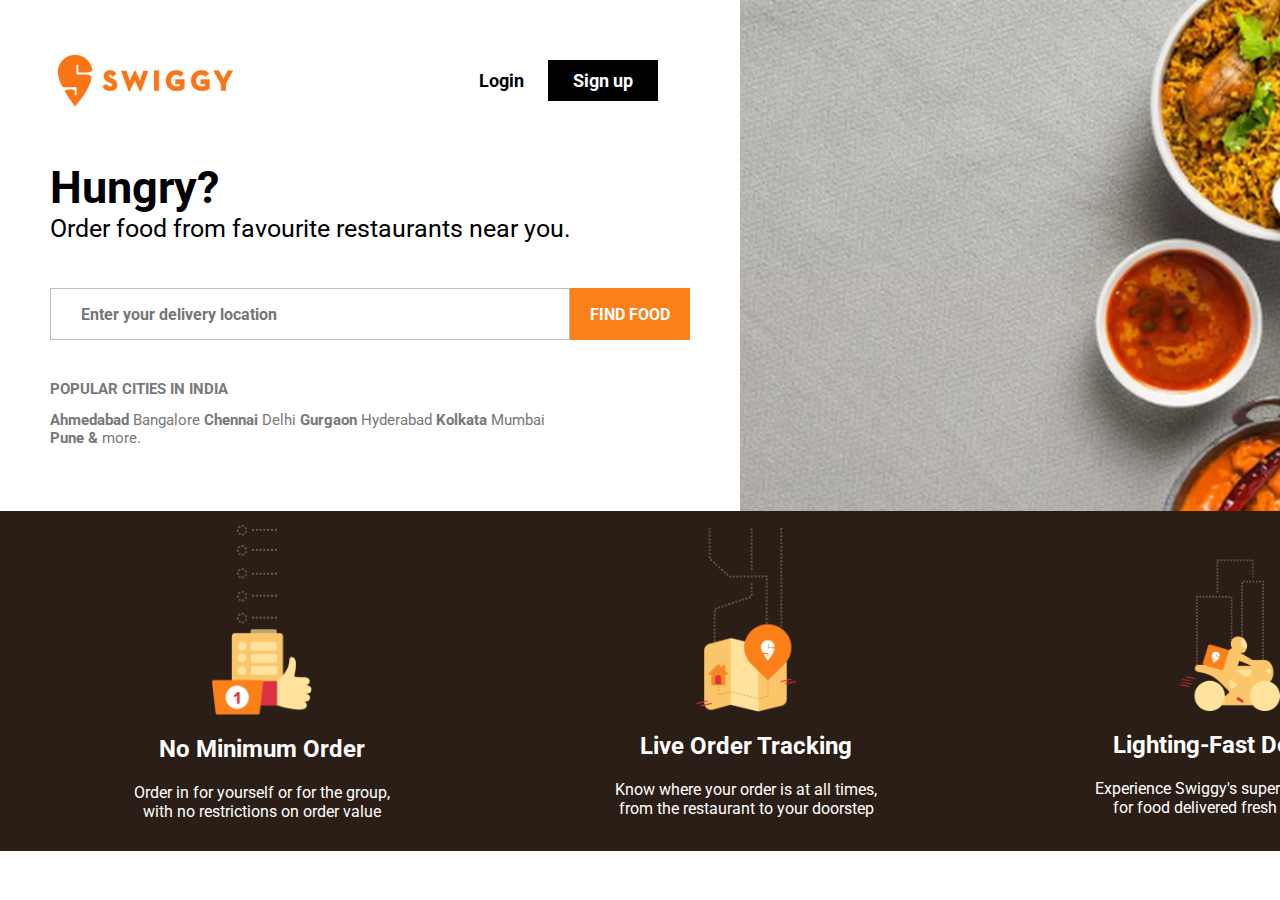
==== index.html @ d61498e7 "Added files for Swiggy-Clone" ====
<!DOCTYPE html>
<html lang="en">
<head>
    <meta charset="UTF-8">
    <meta http-equiv="X-UA-Compatible" content="IE=edge">
    <meta name="viewport" content="width=device-width, initial-scale=1.0">
    <title>Order food online from India's best food delivery service. Order from restaurants near you</title>
    <link rel="shortcut icon" href="favicon.ico" type="image/x-icon">

    <!-- Google Fonts -->
    <link rel="preconnect" href="https://fonts.googleapis.com">
    <link rel="preconnect" href="https://fonts.gstatic.com" crossorigin>
    <link href="https://fonts.googleapis.com/css2?family=Roboto:wght@300&display=swap" rel="stylesheet">

    <!-- Stylesheet -->
    <link rel="stylesheet" href="style.css">
</head>
<body>
    <section class="head">
        <div class="login-area">
            <div class="icon-line">
                <img src="images/swiggy-india.webp" alt="swiggy icon" id="icon">
                <div class="login-signup">
                    <a href="" class="login-signup-link" id="login">Login</a>
                    <a href="" class="login-signup-link" id="sign-up">Sign up</a>
                </div>
            </div>

            <h1 class="heading-text">Hungry?</h1>
            <p class="para-text">Order food from favourite restaurants near you.</p>

            <div class="input">
                <input type="text" placeholder="Enter your delivery location" id="delivery-location">
                <input type="submit" id="submit-btn" value="FIND FOOD">
            </div>

            <h2 class="popular-cities">POPULAR CITIES IN INDIA</h2>
            <p class="cities-name"><strong>Ahmedabad</strong> Bangalore <strong>Chennai</strong> Delhi <strong>Gurgaon</strong> Hyderabad <strong>Kolkata</strong> Mumbai <strong>Pune & </strong>more.</p>
        </div>
        <div class="main-image">
            <!-- <img src="images/main-image.png" alt=""> -->
        </div>
    </section>
    <section class="features">
        <div class="feature-description">
            <img src="images/image-1.webp" alt="" class="feature-image"> 
            <h2>No Minimum Order</h2>
            <p class="feature-para">Order in for yourself or for the group, with no restrictions on order value</p>
        </div>

        <div class="feature-description">
            <img src="images/image-2.webp" alt="" class="feature-image">
            <h2>Live Order Tracking</h2>
            <p class="feature-para">Know where your order is at all times, from the restaurant to your doorstep</p>
        </div>

        <div class="feature-description" id="delivery">
            <img src="images/image-3.webp" alt="" class="feature-image">
            <h2>Lighting-Fast Delivery</h2>
            <p class="feature-para">Experience Swiggy's superfast delivery for food delivered fresh & on time</p>
        </div>
    </section>
</body>
</html>
---- style.css ----
body{
    margin: 0px;
    padding: 0px;
    font-family: 'Roboto', sans-serif;
}
.head{
    display: flex;
}
.main-image{
    background: url('images/main-image.png');
    /* background-attachment: fixed; */
    background-repeat: no-repeat;
    width: 50%;
    height: 511px;
}
.login-area{
    display: flex;
    flex-direction: column;
    margin: 30px 50px;
    width: 50%;
}
.icon-line{
    display: flex;
    justify-content: space-between;
    /* margin: 30px 50px; */
}
#icon{
    width: 200px;
}
.login-signup{
    margin: 38px 30px 38px 10px;
    padding: 2px;
}
.login-signup-link{
    padding: 10px;
    text-decoration: none;
    font-weight: bold;
    font-size: 18px;
}
#login{
    padding: 20px;
    color: black;
}
#login:hover{
    color: #fc8019;
}
#sign-up{
    background-color: black;
    color: white;
    padding: 10px 25px;
}
.heading-text{
    font-size: 45px;
}
.para-text{
    font-size: 25px;
    margin-top: -30px;
}
.input{
    display: flex;
    margin-top: 20px;
}
#delivery-location{
    width: 500px;
    height: 50px;
    font-weight: bold;
    font-size: 16px;
    border: 1px solid  #bdbdbd;
    font-family: 'Roboto', sans-serif;
    padding: 0px 30px;
}
#submit-btn{
    width: 130px;
    color: white;
    font-weight: bold;
    background-color: #fc8019;
    font-size: 16px;
    border: none;
    font-family: 'Roboto', sans-serif;
}
.popular-cities{
    font-size: 15px;
    color: #787878;
    margin-top: 40px;
}
.cities-name{
    font-size: 15px;
    color: #787878;
    margin-top: 0px;
    width: 515px;
}

.features{
    display: flex;
    justify-content: space-evenly;
    /* align-items: center; */
    padding: 20px;
    height: 300px;
    background-color: #2b1e16;
    color: white;
}
.feature-image{
    width: 100px;
}
.feature-description{
    display: flex;
    flex-direction: column;
    align-items: center;
    justify-content: center;
    text-align: center;
    padding: 105px;
}
.feature-para{
    width: 274px;
    margin-top: 0px;
}
#delivery{
    margin-top: 30px;
}



.border{
    border: 2px solid red;
}
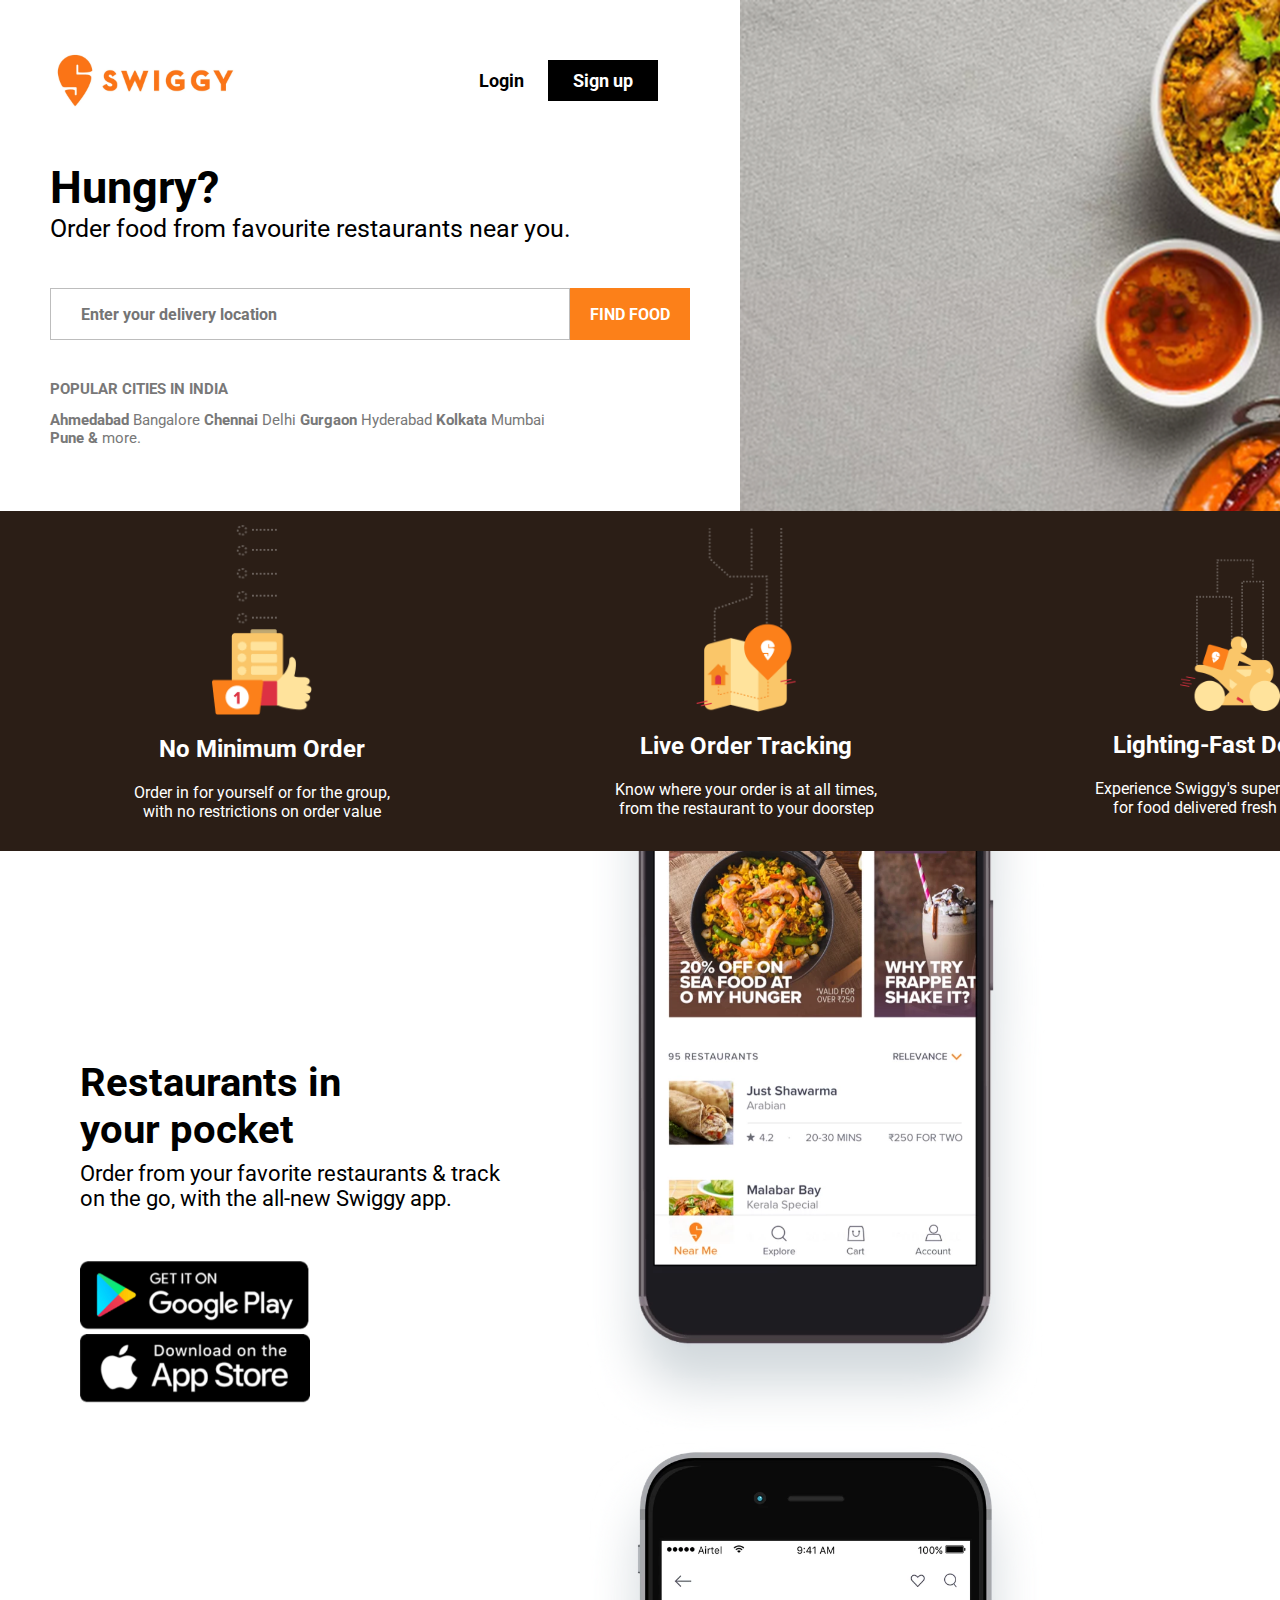
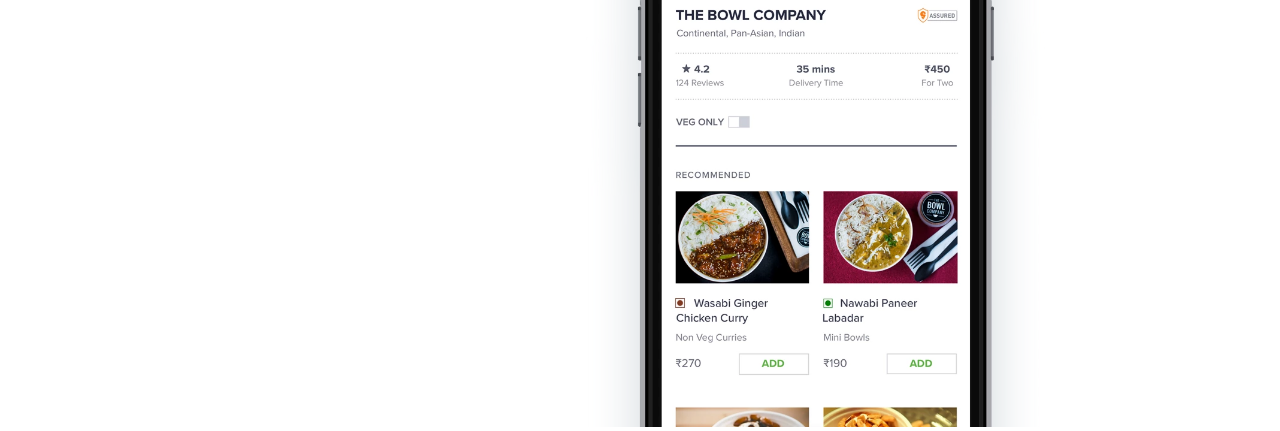
==== commit cc10269c: "Modified and added files" ====
--- a/index.html
+++ b/index.html
@@ -41,6 +41,7 @@
             <!-- <img src="images/main-image.png" alt=""> -->
         </div>
     </section>
+
     <section class="features">
         <div class="feature-description">
             <img src="images/image-1.webp" alt="" class="feature-image"> 
@@ -60,5 +61,22 @@
             <p class="feature-para">Experience Swiggy's superfast delivery for food delivered fresh & on time</p>
         </div>
     </section>
+
+    <section class="download-section">
+        <div class="apst-gp">
+            <div>
+               <h2 id="restaurant">Restaurants in your pocket</h2> 
+               <p id="order-sentence">Order from your favorite restaurants & track on the go, with the all-new Swiggy app.</p>
+            </div>
+            <div>
+                <img src="images/play_ip0jfp.webp" alt="" class="img-gp-ast">
+                <img src="/images/app-store.webp" alt="" class="img-gp-ast">
+            </div>
+        </div>
+        <div>
+            <img src="images/phone-up.webp" alt="" class="download-section-phone-image">
+            <img src="images/phone-down.webp" alt="" class="download-section-phone-image">
+        </div>
+    </section>
 </body>
 </html>--- a/style.css
+++ b/style.css
@@ -117,6 +117,29 @@
 #delivery{
     margin-top: 30px;
 }
+.apst-gp{
+    margin: 175px 80px;
+}
+#restaurant{
+    font-size: 40px;
+    width: 323px;
+}
+#order-sentence{
+    margin-top: -25px;
+    margin-bottom: 50px;
+    font-size: 22px;
+    width: 426px;
+}
+.download-section{
+    display: flex;
+    justify-content: space-between;
+}
+.download-section-phone-image{
+    width: 460px;
+}
+.img-gp-ast{
+    width: 230px;
+}
 
 
 
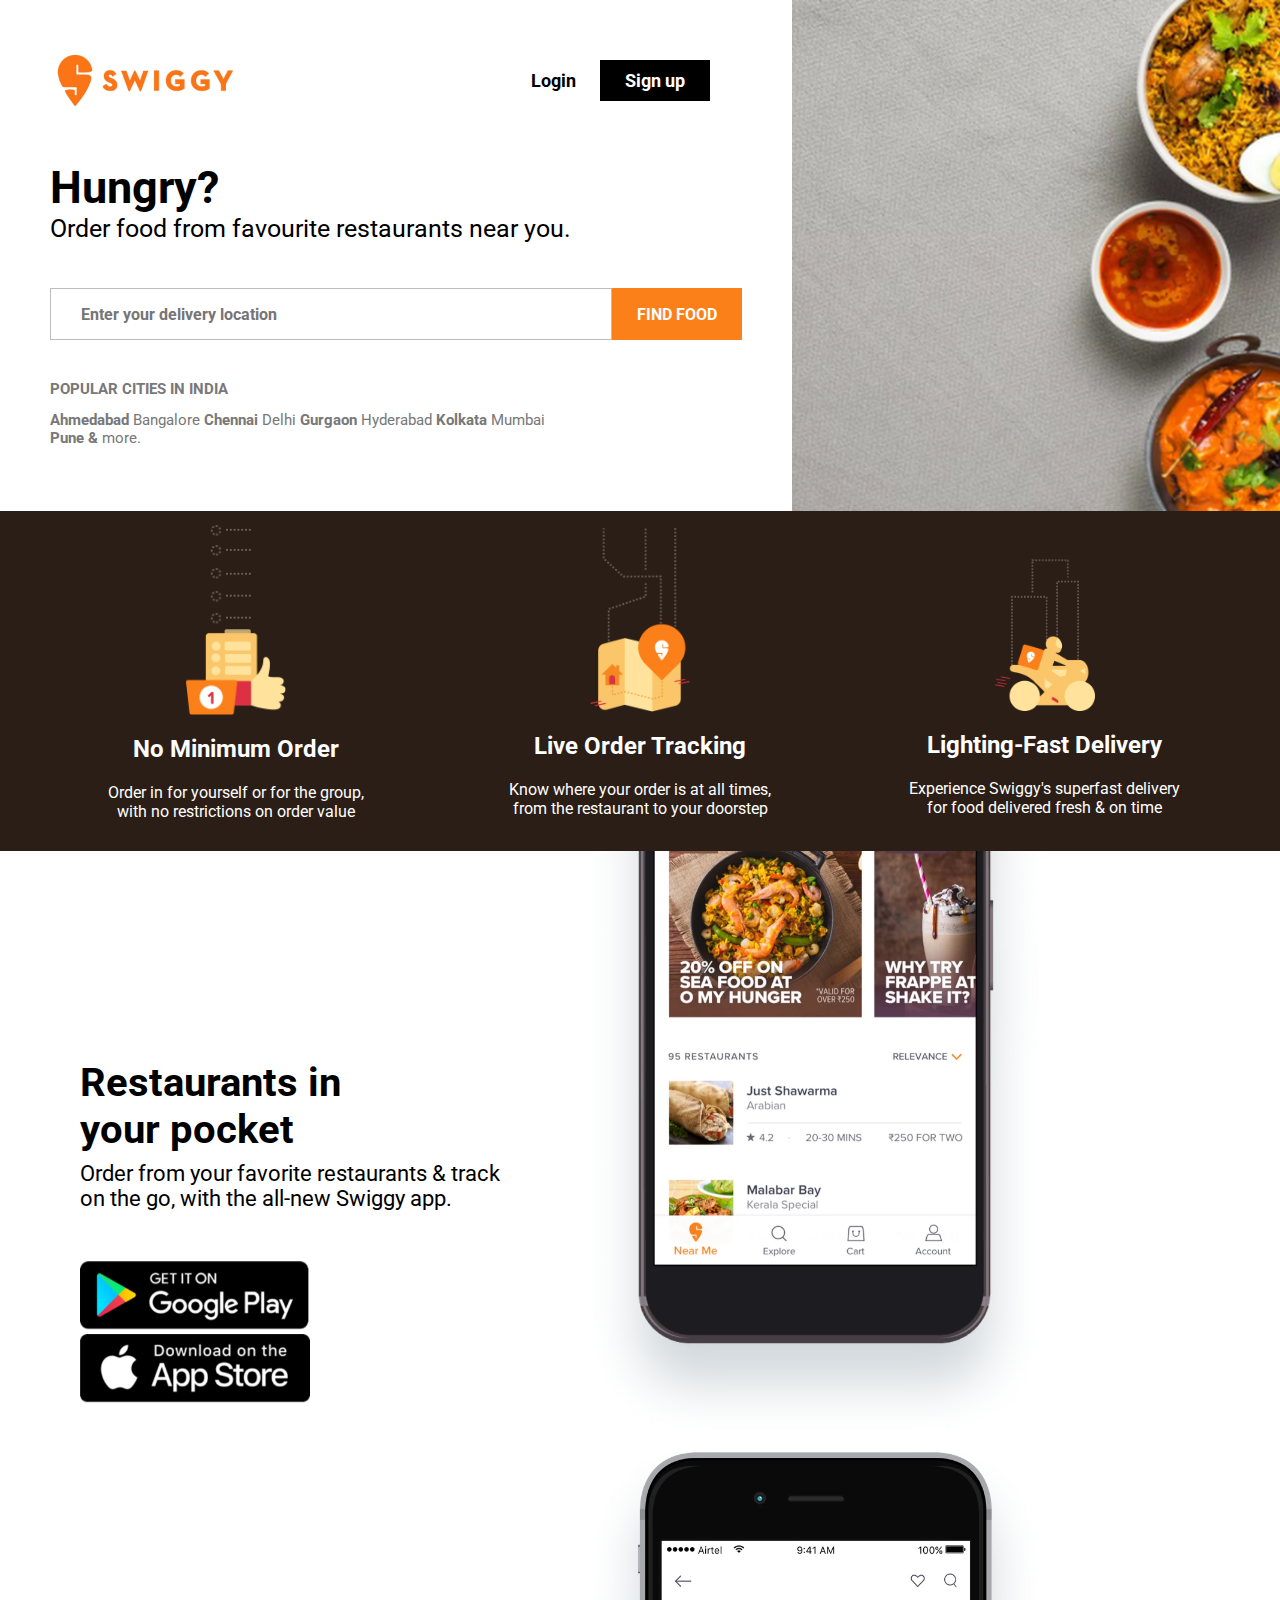
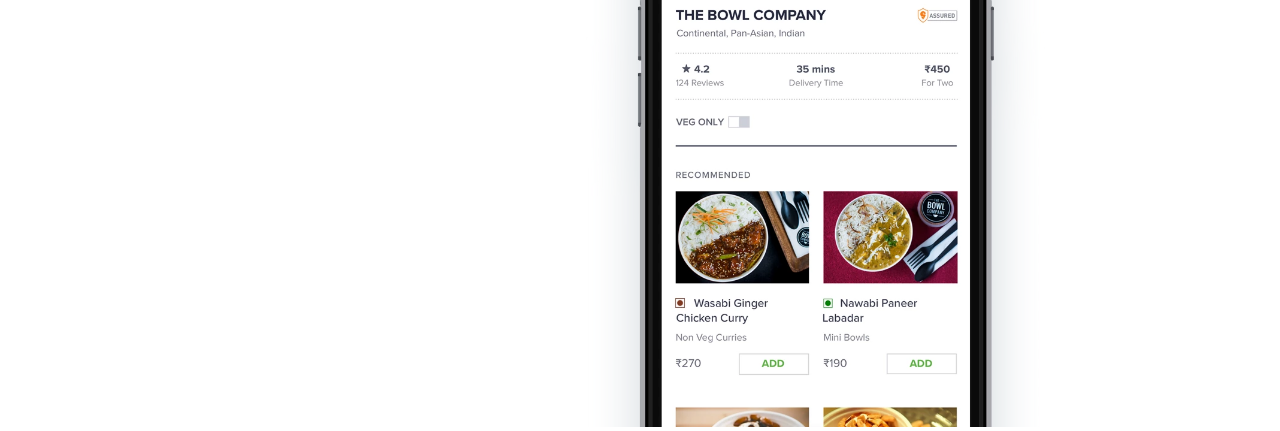
==== commit 9e46b9d5: "make responsive" ====
--- a/index.html
+++ b/index.html
@@ -68,13 +68,13 @@
                <h2 id="restaurant">Restaurants in your pocket</h2> 
                <p id="order-sentence">Order from your favorite restaurants & track on the go, with the all-new Swiggy app.</p>
             </div>
-            <div>
-                <img src="images/play_ip0jfp.webp" alt="" class="img-gp-ast">
+            <div >
+                <img src="images/play_ip0jfp.webp" alt="" class="img-gp-ast ">
                 <img src="/images/app-store.webp" alt="" class="img-gp-ast">
             </div>
         </div>
         <div>
-            <img src="images/phone-up.webp" alt="" class="download-section-phone-image">
+            <img src="images/phone-up.webp" alt="" class="download-section-phone-image first-download-phone-image">
             <img src="images/phone-down.webp" alt="" class="download-section-phone-image">
         </div>
     </section>
--- a/style.css
+++ b/style.css
@@ -1,7 +1,9 @@
+
 body{
     margin: 0px;
     padding: 0px;
     font-family: 'Roboto', sans-serif;
+ 
 }
 .head{
     display: flex;
@@ -10,6 +12,7 @@
     background: url('images/main-image.png');
     /* background-attachment: fixed; */
     background-repeat: no-repeat;
+    background-size: cover;
     width: 50%;
     height: 511px;
 }
@@ -17,7 +20,7 @@
     display: flex;
     flex-direction: column;
     margin: 30px 50px;
-    width: 50%;
+    /* width: 50%; */ 
 }
 .icon-line{
     display: flex;
@@ -87,14 +90,15 @@
     font-size: 15px;
     color: #787878;
     margin-top: 0px;
-    width: 515px;
+    max-width: 515px;
 }
 
 .features{
     display: flex;
     justify-content: space-evenly;
+    gap: 2em;
     /* align-items: center; */
-    padding: 20px;
+    padding: 20px 0;
     height: 300px;
     background-color: #2b1e16;
     color: white;
@@ -108,7 +112,9 @@
     align-items: center;
     justify-content: center;
     text-align: center;
-    padding: 105px;
+    /* padding: 105px; */
+    /* To remove extra white space in right side */
+    padding-right: 0;
 }
 .feature-para{
     width: 274px;
@@ -118,7 +124,7 @@
     margin-top: 30px;
 }
 .apst-gp{
-    margin: 175px 80px;
+    margin: 175px 80px ;
 }
 #restaurant{
     font-size: 40px;
@@ -145,4 +151,75 @@
 
 .border{
     border: 2px solid red;
-}+}
+
+/* make responsive */
+@media(max-width:800px){
+    .head{
+        flex-direction: column;
+        justify-content: center;
+    }
+    .main-image{
+        width:100vw;
+        height: 15em;
+        margin:0 ;
+    }
+    .icon-line{
+        justify-content:space-between;
+    }
+   
+    .login-area{
+        margin-top:1em;
+       
+    }
+    .login-signup{
+        margin-top: auto;
+        padding: auto;
+        display: flex;
+        flex-direction: column;
+    }
+    #sign-up{
+        border-radius: 50px;
+        width:3em;
+        text-align: center;
+       
+    }
+    .input{
+        justify-content: center;
+    }
+    .features{
+        flex-direction: column;
+        height: max-content;
+        padding-top: 4em 0;
+    }
+    .download-section{
+        flex-direction: column;
+        align-items: center;
+       
+    }
+ .apst-gp{
+    margin-top: 0;
+    justify-content: center;
+    margin-bottom: 2em;
+ }
+ #restaurant{
+    width:auto;
+    font-size: 2em;
+    text-align: center;
+    padding: 1em 0;
+ }
+ #order-sentence{
+    max-width:250px;
+    font-size: 1.4em;
+ }
+ .img-gp-ast{
+    padding-top: 1em;
+ }
+ .first-download-phone-image{
+    display: none;
+ }
+ .download-section-phone-image{
+    width:300px;
+    margin: 0;
+ }
+}
